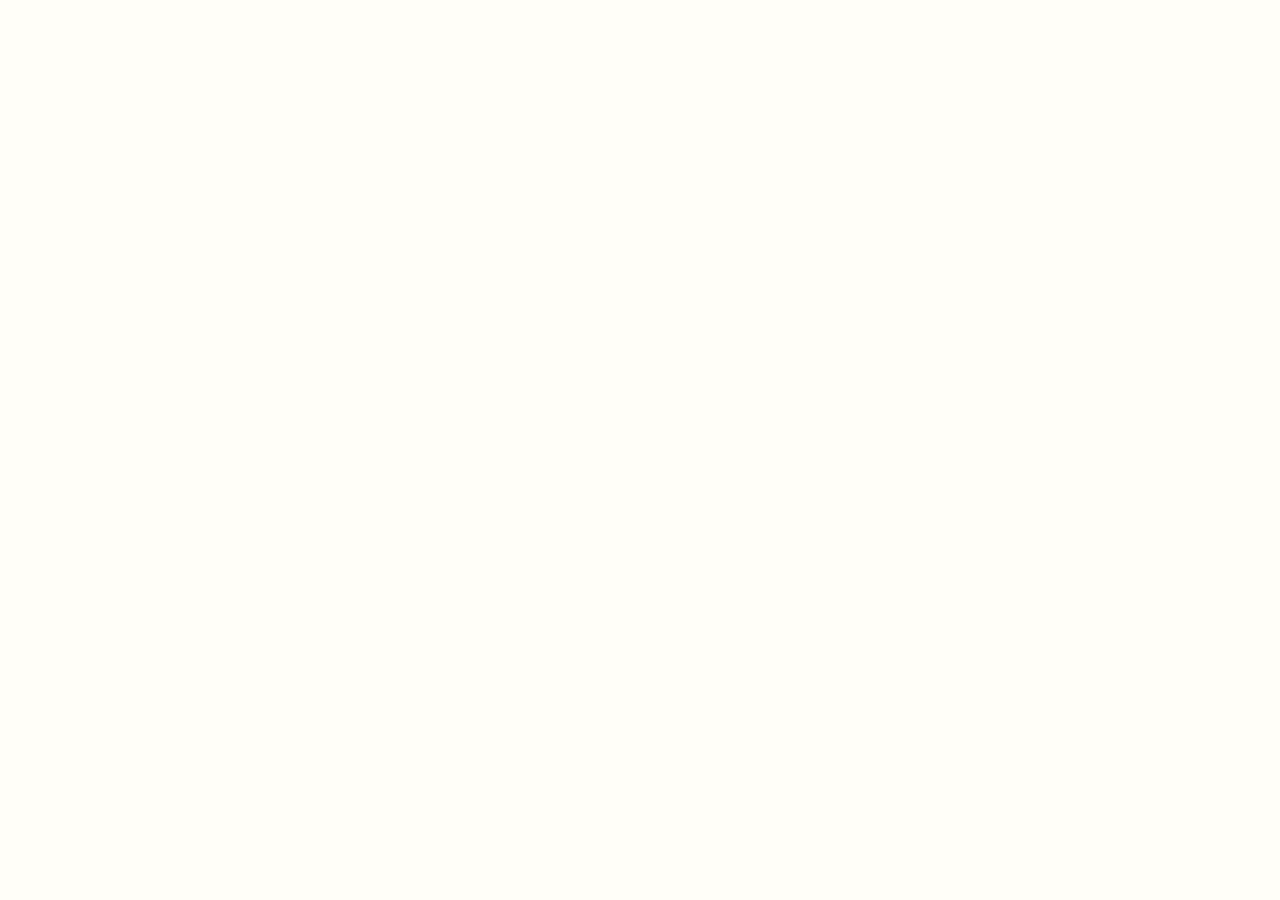
==== FrontEnd/login.html @ 61e2f89e "ajout scripts 'js'" ====
<!DOCTYPE html>
<html lang="fr">
<head>
	<meta charset="UTF-8">
	<title>Sophie Bluel - Architecte d'intérieur</title>
	<meta name="viewport" content="width=device-width, initial-scale=1.0">
	<link rel="preconnect" href="https://fonts.googleapis.com">
	<link rel="preconnect" href="https://fonts.gstatic.com" crossorigin>
	<link href="https://fonts.googleapis.com/css2?family=Syne:wght@700;800&family=Work+Sans&display=swap" rel="stylesheet">
	<meta name="description" content="">
	<link rel="stylesheet" href="./assets/style.css">
</head>
<body>
    <script src="./js/api.js"></script>
	<script src="./js/login.js"></script>
</body>
</html>
---- FrontEnd/assets/style.css ----
/* http://meyerweb.com/eric/tools/css/reset/
   v2.0 | 20110126
   License: none (public domain)
*/

html, body, div, span, applet, object, iframe,
h1, h2, h3, h4, h5, h6, p, blockquote, pre,
a, abbr, acronym, address, big, cite, code,
del, dfn, em, img, ins, kbd, q, s, samp,
small, strike, strong, sub, sup, tt, var,
b, u, i, center,
dl, dt, dd, ol, ul, li,
fieldset, form, label, legend,
table, caption, tbody, tfoot, thead, tr, th, td,
article, aside, canvas, details, embed,
figure, figcaption, footer, header, hgroup,
menu, nav, output, ruby, section, summary,
time, mark, audio, video {
	margin: 0;
	padding: 0;
	border: 0;
	font-size: 100%;
	font: inherit;
	vertical-align: baseline;
}
/* HTML5 display-role reset for older browsers */
article, aside, details, figcaption, figure,
footer, header, hgroup, menu, nav, section {
	display: block;
}
body {
	line-height: 1;
}
ol, ul {
	list-style: none;
}
blockquote, q {
	quotes: none;
}
blockquote:before, blockquote:after,
q:before, q:after {
	content: '';
	content: none;
}
table {
	border-collapse: collapse;
	border-spacing: 0;
}
/** end reset css**/
body {
	max-width: 1140px;
	margin:auto;
	font-family: 'Work Sans' ;
	font-size: 14px;
	background-color: #FFFEF8;
}
header {
	display: flex;
	justify-content: space-between;
	margin: 50px 0
}
section {
	margin: 50px 0
}

h1{
	display: flex;
	flex-direction: column;
	font-family: 'Syne';
	font-size: 22px;
	font-weight: 800;
	color: #B1663C
}

h1 > span {
	font-family: 'Work Sans';
	font-size:10px;
	letter-spacing: 0.1em;
;
}

h2{
	font-family: 'Syne';
	font-weight: 700;
	font-size: 30px;
	color: #1D6154
}
nav ul {
	display: flex;
	align-items: center;
	list-style-type: none;

}
nav li {
	padding: 0 10px;
	font-size: 1.2em;
}

li:hover {
	color: #B1663C;
}
#introduction {
	display: flex;
	align-items: center;
}
#introduction figure {
	flex: 1
}
#introduction img {
	display: block;
	margin: auto;
	width: 80%;
}

#introduction article {
	flex: 1
}
#introduction h2 {
	margin-bottom: 1em;
}

#introduction p {
	margin-bottom: 0.5em;
}
#portfolio h2 {
	text-align: center;
	margin-bottom: 1em;
}
.categories {
	display: flex;
	justify-content: center;
	gap: 10px;
  }
  
  .categories a {
	text-decoration: none;
	color: #1D6154;
	border: 1px solid #1D6154;
	padding: 5px;
  }
  
  .categories a.active {
	color: #1D6154;
  }
  
.gallery {
	width: 100%;
	display: grid;
	grid-template-columns: 1fr 1fr 1fr;
	grid-column-gap: 20px;
	grid-row-gap: 20px;
}

.gallery img {
	width: 100%;

}
#contact {
	width: 50%;
margin: auto;
}
#contact > * {
	text-align: center;

}
#contact h2{
	margin-bottom: 20px;
}
#contact form {
	text-align: left;
	margin-top:30px;
	display: flex;
	flex-direction: column;
}

#contact input {
	height: 50px;
	font-size: 1.2em;
	border: none;
	box-shadow: 0px 4px 14px rgba(0, 0, 0, 0.09);
}
#contact label {
	margin: 2em 0 1em 0;
}
#contact textarea {
	border: none;
	box-shadow: 0px 4px 14px rgba(0, 0, 0, 0.09);
}

input[type="submit"]{
	font-family: 'Syne';
	font-weight: 700;
	color: white;
	background-color: #1D6154;
	margin : 2em auto ;
	width: 180px;
	text-align: center;
	border-radius: 60px ;
}

footer {
	background-color: #fff;
	padding: 15px;
}

footer nav ul {
	display: flex;
	justify-content: flex-end;
	margin: 2em
}
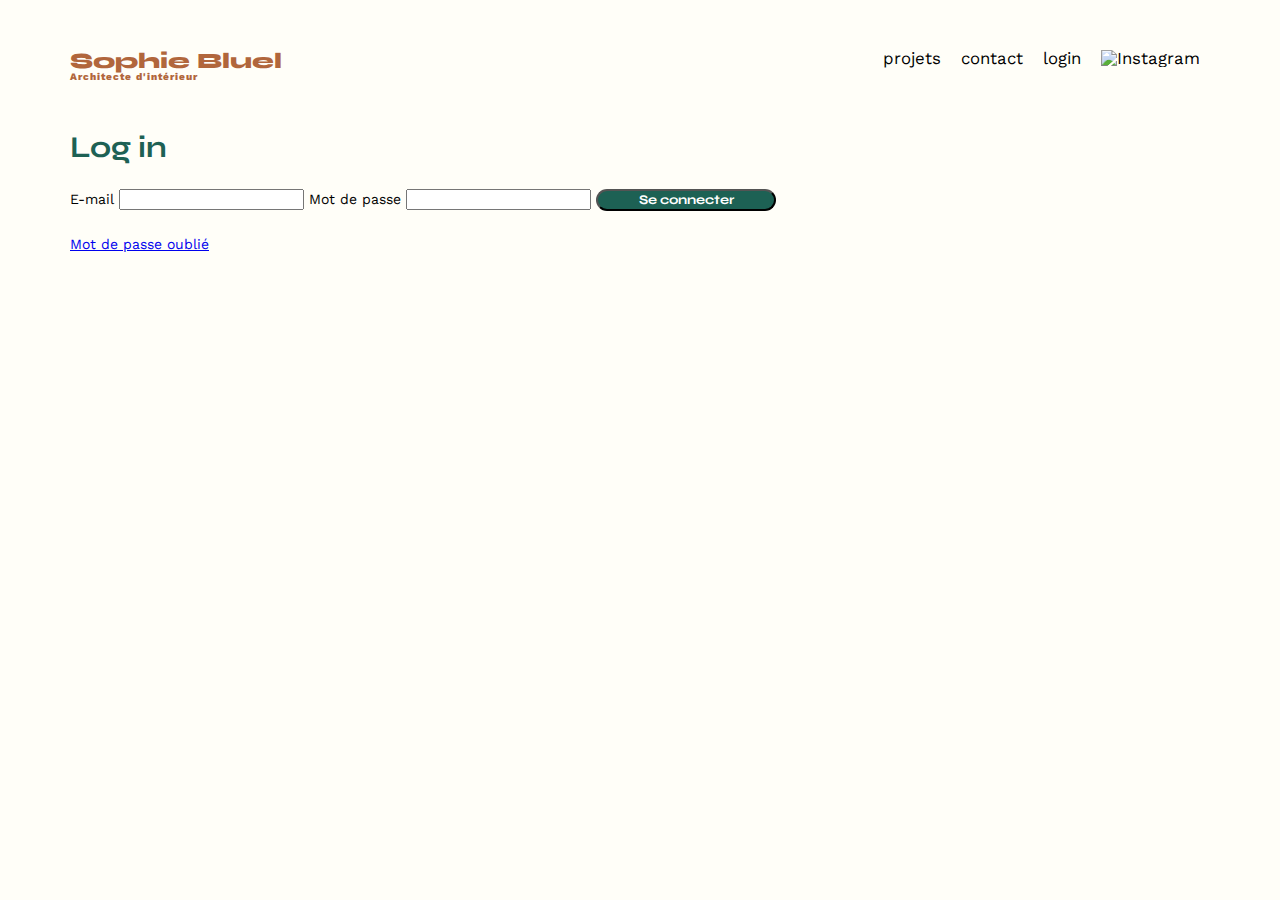
==== commit 0a93145d: "ajout header et login form" ====
--- a/FrontEnd/login.html
+++ b/FrontEnd/login.html
@@ -13,5 +13,29 @@
 <body>
     <script src="./js/api.js"></script>
 	<script src="./js/login.js"></script>
+<header>
+	<h1>Sophie Bluel <span>Architecte d'intérieur</span></h1>
+	<nav>
+		<ul>
+			<li>projets</li>
+			<li>contact</li>
+			<li>login</li>
+			<li><img src="./assets/icons/instagram.png" alt="Instagram"></li>
+		</ul>
+	</nav>
+</header>
+	<section id="login">
+		<h2>Log in</h2> 
+		<form action="/login" method="post">
+			<label for="email">E-mail</label>
+			<input type="email" id="email" name="email" required>
+			<label for="password">Mot de passe</label>
+			<input type="password" id="password" name="password" required>
+			<input type="submit" value="Se connecter">
+		</form>
+		<a href="/forgot-password">Mot de passe oublié</a>
+	</section>
+	
+
 </body>
 </html>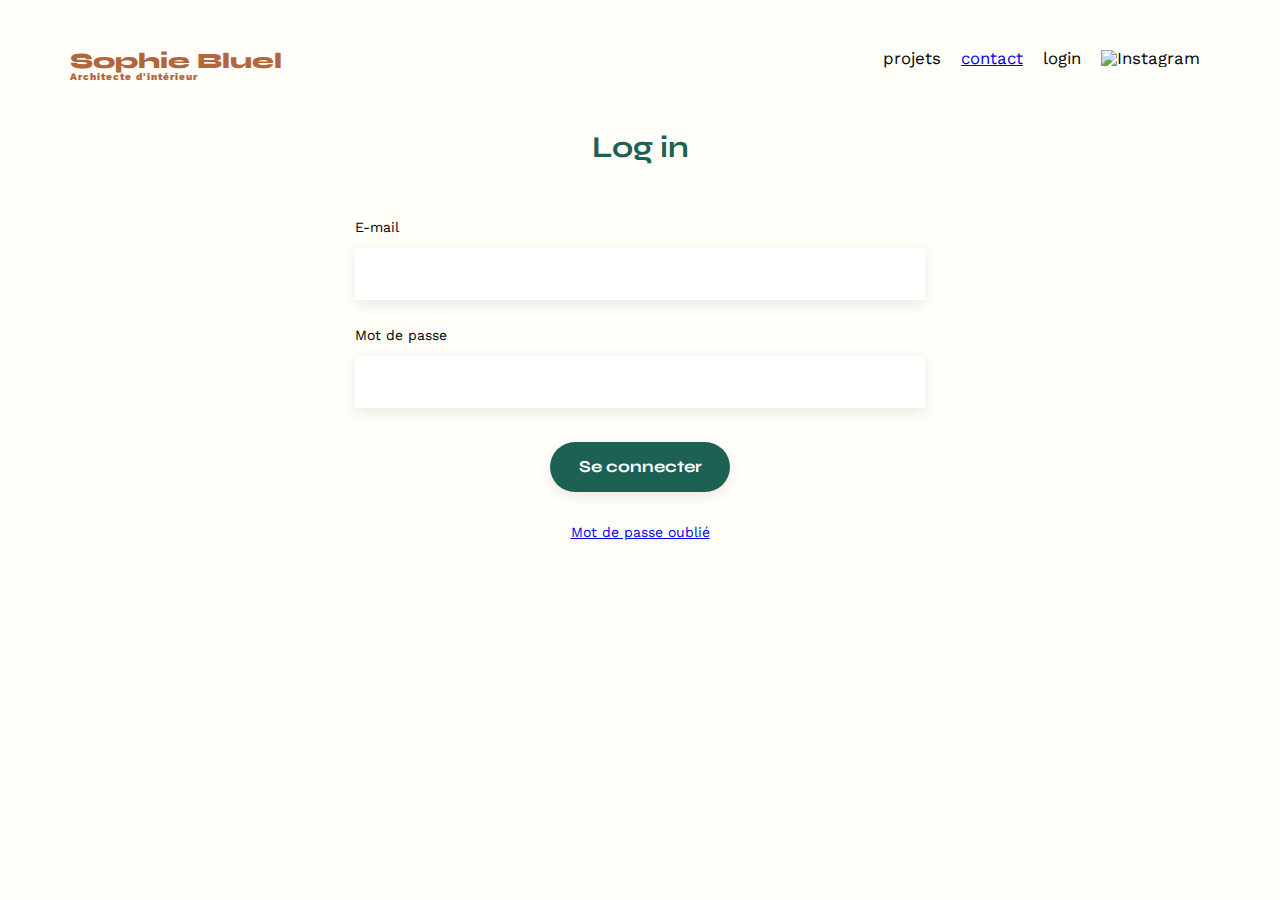
==== commit b3754579: "création lien contact" ====
--- a/FrontEnd/login.html
+++ b/FrontEnd/login.html
@@ -18,7 +18,7 @@
 	<nav>
 		<ul>
 			<li>projets</li>
-			<li>contact</li>
+			<li><a href="index.html#contact">contact</a></li>
 			<li>login</li>
 			<li><img src="./assets/icons/instagram.png" alt="Instagram"></li>
 		</ul>
--- a/FrontEnd/assets/style.css
+++ b/FrontEnd/assets/style.css
@@ -130,18 +130,20 @@
 	display: flex;
 	justify-content: center;
 	gap: 10px;
-  }
-  
-  .categories a {
+	margin: 2em;
+}
+
+.categories-link {
 	text-decoration: none;
 	color: #1D6154;
 	border: 1px solid #1D6154;
-	padding: 5px;
-  }
-  
-  .categories a.active {
-	color: #1D6154;
-  }
+	padding: 5px 15px;
+	border-radius: 25px;
+}
+
+.categories-link.active {
+	background-color: #1D6154;
+}
   
 .gallery {
 	width: 100%;
@@ -155,9 +157,40 @@
 	width: 100%;
 
 }
+#login {
+	width: 50%;
+	margin: auto;
+}
+#login > * {
+	text-align: center;
+
+}
+#login h2{
+	padding-top: 0px;
+}
+#login form {
+	text-align: left;
+	margin-top:30px;
+	display: flex;
+	flex-direction: column;
+}
+
+#login input {
+	height: 50px;
+	font-size: 1.2em;
+	border: none;
+	box-shadow: 0px 4px 14px rgba(0, 0, 0, 0.09);
+}
+#login label {
+	margin: 2em 0 1em 0;
+}
+#login a {
+    text-align: center;
+    display: block;
+}
 #contact {
 	width: 50%;
-margin: auto;
+	margin: auto;
 }
 #contact > * {
 	text-align: center;
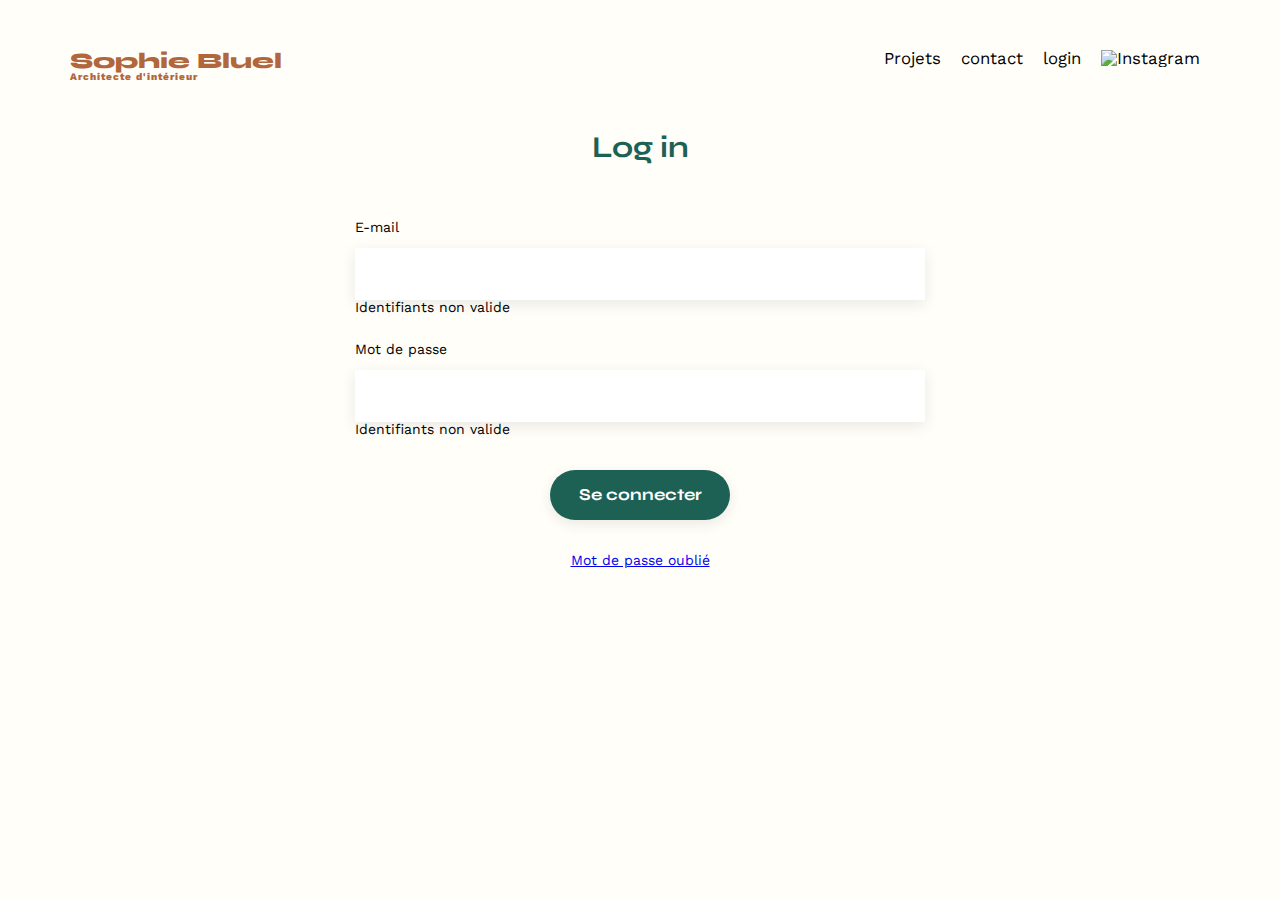
==== commit d3c08315: "réorganisation des script js" ====
--- a/FrontEnd/login.html
+++ b/FrontEnd/login.html
@@ -9,15 +9,14 @@
 	<link href="https://fonts.googleapis.com/css2?family=Syne:wght@700;800&family=Work+Sans&display=swap" rel="stylesheet">
 	<meta name="description" content="">
 	<link rel="stylesheet" href="./assets/style.css">
+	<script type="module" defer src="./js/login.js"></script>	
 </head>
 <body>
-    <script src="./js/api.js"></script>
-	<script src="./js/login.js"></script>
 <header>
 	<h1>Sophie Bluel <span>Architecte d'intérieur</span></h1>
 	<nav>
 		<ul>
-			<li>projets</li>
+			<li>Projets</li>			
 			<li><a href="index.html#contact">contact</a></li>
 			<li>login</li>
 			<li><img src="./assets/icons/instagram.png" alt="Instagram"></li>
@@ -26,11 +25,13 @@
 </header>
 	<section id="login">
 		<h2>Log in</h2> 
-		<form action="/login" method="post">
+		<form id="loginForm" method="POST">
 			<label for="email">E-mail</label>
 			<input type="email" id="email" name="email" required>
+			<div id="emailAlert">Identifiants non valide</div>
 			<label for="password">Mot de passe</label>
 			<input type="password" id="password" name="password" required>
+			<div id="passwordAlert">Identifiants non valide</div>
 			<input type="submit" value="Se connecter">
 		</form>
 		<a href="/forgot-password">Mot de passe oublié</a>
--- a/FrontEnd/assets/style.css
+++ b/FrontEnd/assets/style.css
@@ -95,7 +95,14 @@
 	padding: 0 10px;
 	font-size: 1.2em;
 }
-
+nav a {
+    color: black; 
+    text-decoration: none;
+}
+
+li a:hover {
+	color: #B1663C;
+}
 li:hover {
 	color: #B1663C;
 }
@@ -142,7 +149,8 @@
 }
 
 .categories-link.active {
-	background-color: #1D6154;
+	background: #1D6154;
+	color: #fff;
 }
   
 .gallery {
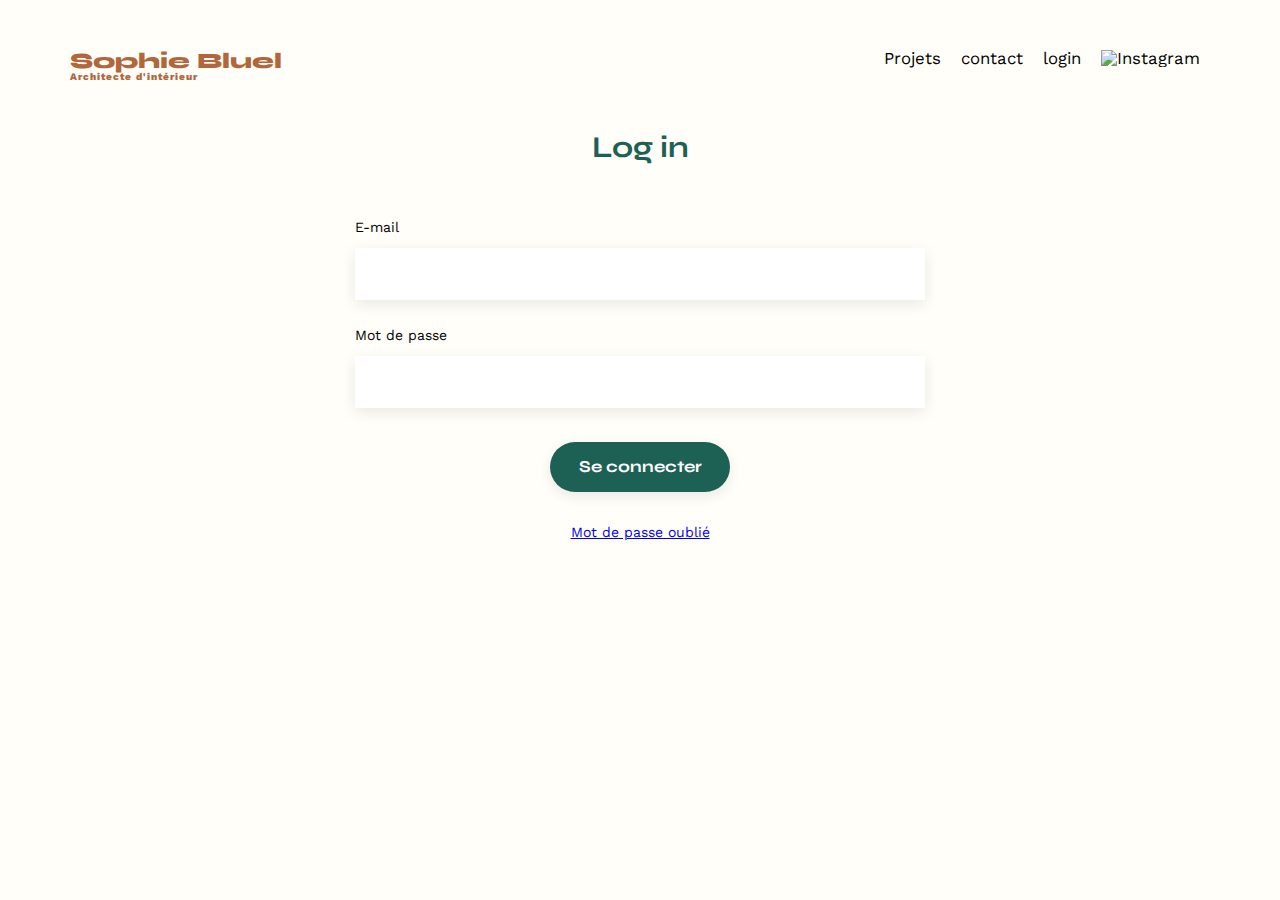
==== commit fb99bd2f: "ajout erreur message" ====
--- a/FrontEnd/login.html
+++ b/FrontEnd/login.html
@@ -25,6 +25,7 @@
 </header>
 	<section id="login">
 		<h2>Log in</h2> 
+		<p class="erreur_message"></p>
 		<form id="loginForm" method="POST">
 			<label for="email">E-mail</label>
 			<input type="email" id="email" name="email" required>
--- a/FrontEnd/assets/style.css
+++ b/FrontEnd/assets/style.css
@@ -133,6 +133,164 @@
 	text-align: center;
 	margin-bottom: 1em;
 }
+
+#info-bar {
+	position: absolute;
+    left: 0;
+    right: 0;
+	top: 0;
+	background-color: black;
+	width: 100%;
+	color: white;
+	display: none;
+	text-decoration: none;
+	justify-content: center;
+	padding: 10px;
+	gap: 5px;
+  }
+  
+/* Styles de base pour la modale */
+.modal, #secondModal {
+	display: none;
+	position: fixed;
+	top: 0;
+	width: 100%;
+	height: 100%;
+	overflow: auto;
+	background-color: rgba(0, 0, 0, 0.3);
+	justify-content: center;
+	align-items: flex-start;
+}
+
+.modal-content {
+	display: flex;
+	flex-direction: column;
+	align-items: center;
+	background-color: #fefefe;
+	border-radius: 10px;
+	margin: 0;
+	padding: 20px;
+	border: 1px solid #888;
+	width: 600px;
+	height: 500px;
+	position: relative;
+}
+#titlemodal {
+	display: flex; 
+	color: black;
+	justify-content: center; 
+	align-items: center; 
+	width: 100%; 
+	font-family: 'Work Sans';
+	font-weight: normal;
+}
+.modalGallery {
+	display: flex;
+	flex-wrap: wrap;
+	gap: 5px;
+}
+
+.work-card {
+	position: relative;
+}
+
+.fa-trash-can {
+	position: absolute;
+	top: 5px;
+	right: 5px;
+	cursor: pointer;
+}
+
+.line {
+	width: 420px;
+	border-top: 1px solid 888; 
+	margin: 40px auto; 
+}
+
+.add-photo-btn {
+	font-family: 'Work Sans';
+	display: flex;
+	justify-content: center;
+	color: #FFFEF8;
+	border: 1px solid #1D6154;
+	padding: 5px 15px;
+	border-radius: 25px;
+	background-color: #1D6154;
+	cursor: pointer;
+}
+.modal1-addPhoto {
+	cursor: pointer;
+}
+.closeOne, .closeTwo {
+	position: absolute;
+	margin-right: 20px;
+	right: 0;
+	color: black;
+	float: right;
+	font-size: 15px;
+	font-weight: bold;
+	cursor: pointer;
+}
+
+/* style pour la secondModale */
+#secondModal {
+	display: none; 
+	background-color: rgba(0,0,0,0.4); 
+}
+.fa-arrow-left {
+	display: flex;
+	cursor: pointer;
+}
+.secondModal-content {
+	display: flex;
+	flex-direction: column; 
+	align-items: center;
+	background-color: #fefefe;
+	border-radius: 10px;
+	margin: 0;
+	padding: 20px;
+	border: 1px solid #888;
+	width: 600px;
+	height: 500px;
+	position: relative;
+	justify-content: space-between; 
+}
+.secondModal-content h2 {
+	display: flex; 
+	color: black;
+	justify-content: center; 
+	align-items: center; 
+	width: 100%; 
+	font-family: 'Work Sans';
+	font-weight: normal;
+}
+#photoUpload{
+	display: contents;
+}
+.modal2-addPhoto {
+	cursor: pointer;
+}
+.title-secondModal, .category-secondModal {
+	display: flex;
+}
+
+.photo-validate {
+	font-family: 'Work Sans';
+	display: flex;
+	justify-content: center;
+	color: #FFFEF8;
+	border: 1px solid #A7A7A7;
+	padding: 5px 45px;
+	border-radius: 25px;
+	background-color: #A7A7A7;
+}
+
+.clear {
+	background-color: #1D6154;
+    cursor: pointer;
+}
+
+/* style pour les catégories */
 .categories {
 	display: flex;
 	justify-content: center;
@@ -153,6 +311,21 @@
 	color: #fff;
 }
   
+#projectsContainer {
+    display: flex;
+    justify-content: center;
+    align-items: baseline;
+	gap: 25px;
+}
+
+#editLink {
+    display: none;
+    align-items: center;
+    gap: 10px;
+    padding: 10px 20px; 
+    font-family: 'Work Sans'; 
+}
+
 .gallery {
 	width: 100%;
 	display: grid;
@@ -195,6 +368,9 @@
 #login a {
     text-align: center;
     display: block;
+}
+#emailAlert, #passwordAlert {
+	display: none;
 }
 #contact {
 	width: 50%;
@@ -237,6 +413,7 @@
 	width: 180px;
 	text-align: center;
 	border-radius: 60px ;
+	cursor: pointer;
 }
 
 footer {
